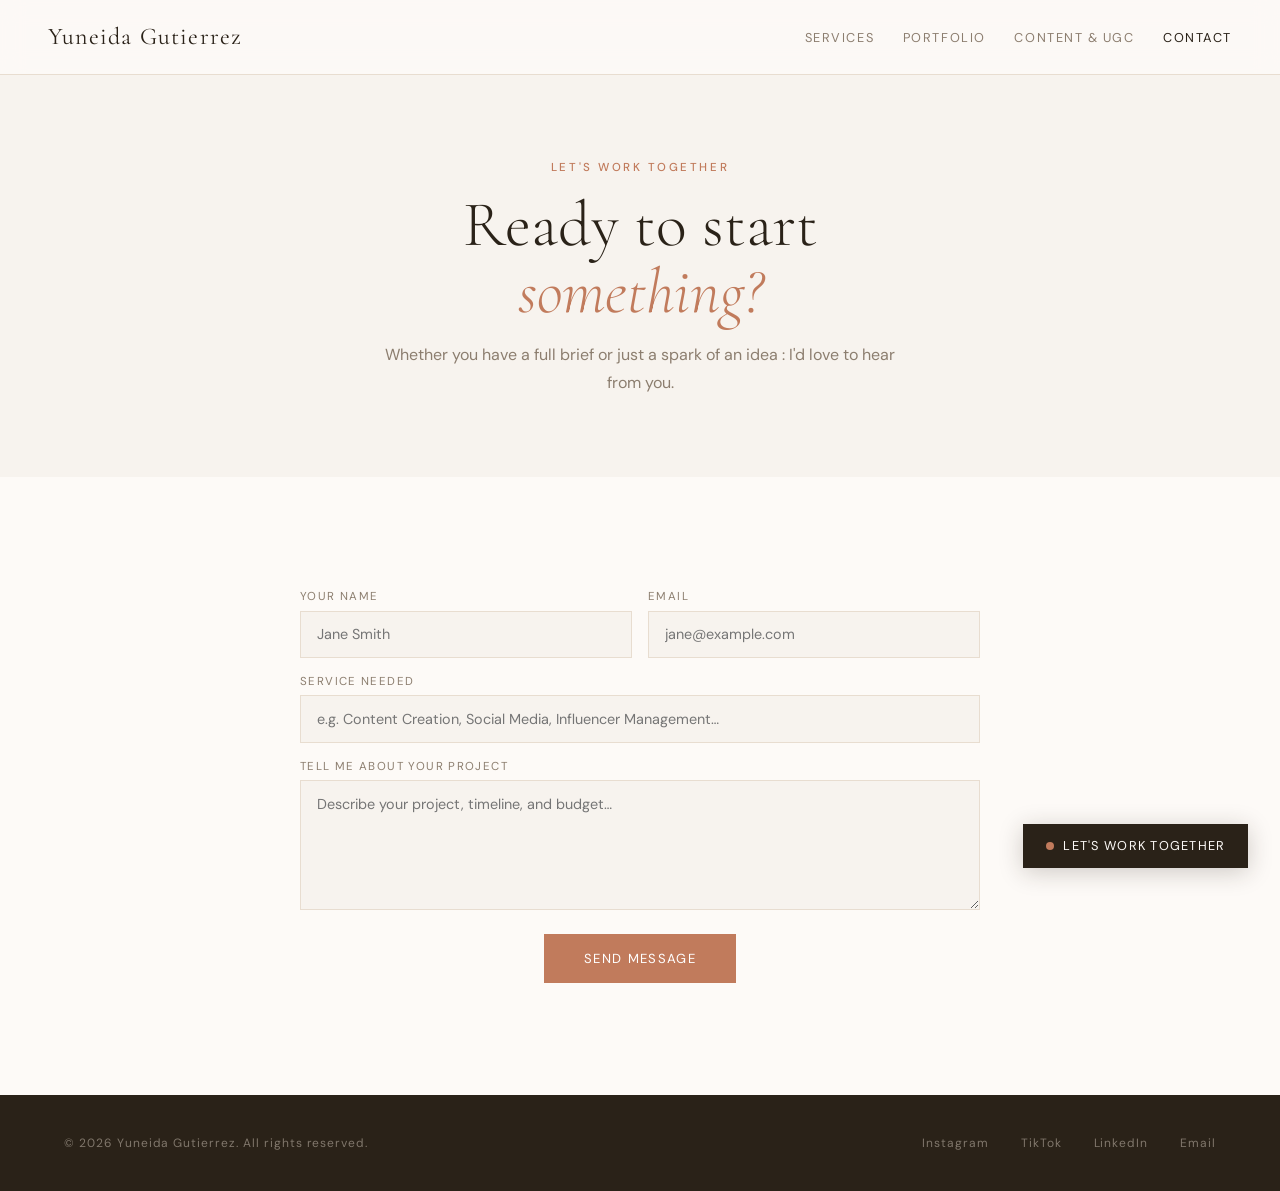
==== contact.html @ 8e7a95ec "Add all missing site files — styles, pages, chat widget, config Previously only index.html and portf" ====
<!DOCTYPE html>
<html lang="en">
<head>
<meta charset="UTF-8" />
<meta name="viewport" content="width=device-width, initial-scale=1.0"/>
<title>Contact | Yuneida Gutierrez</title>
<link rel="stylesheet" href="styles.css" />
</head>
<body>

<nav>
  <a href="index.html" class="nav-logo">Yuneida Gutierrez</a>
  <ul class="nav-links">
    <li><a href="services.html">Services</a></li>
    <li><a href="portfolio.html">Portfolio</a></li>
    <li><a href="ugc.html">Content & UGC</a></li>
    <li><a href="contact.html" class="active">Contact</a></li>
  </ul>
</nav>

<div class="page-hero">
  <span class="section-tag">Let's Work Together</span>
  <h1>Ready to start<br><em>something?</em></h1>
  <p>Whether you have a full brief or just a spark of an idea : I'd love to hear from you.</p>
</div>

<section class="contact reveal">
  <div class="contact-inner">
    <div class="contact-form">
      <div class="form-row">
        <div class="form-group">
          <label class="form-label">Your Name</label>
          <input class="form-input" type="text" placeholder="Jane Smith" />
        </div>
        <div class="form-group">
          <label class="form-label">Email</label>
          <input class="form-input" type="email" placeholder="jane@example.com" />
        </div>
      </div>
      <div class="form-group">
        <label class="form-label">Service Needed</label>
        <input class="form-input" type="text" placeholder="e.g. Content Creation, Social Media, Influencer Management…" />
      </div>
      <div class="form-group">
        <label class="form-label">Tell me about your project</label>
        <textarea class="form-textarea" placeholder="Describe your project, timeline, and budget…"></textarea>
      </div>
      <button class="btn-submit">Send Message</button>
    </div>
  </div>
</section>

<footer>
  <span>© 2026 Yuneida Gutierrez. All rights reserved.</span>
  <div class="footer-socials">
    <a href="https://www.instagram.com/yuneidaguti/" target="_blank">Instagram</a>
    <a href="https://www.tiktok.com/@yuneidaguti" target="_blank">TikTok</a>
    <a href="https://www.linkedin.com/in/yuneidagutierrez/" target="_blank">LinkedIn</a>
    <a href="mailto:yuneida.guti@gmail.com">Email</a>
  </div>
</footer>

<script>
  const reveals = document.querySelectorAll('.reveal');
  const observer = new IntersectionObserver((entries) => {
    entries.forEach(e => { if (e.isIntersecting) e.target.classList.add('visible'); });
  }, { threshold: 0.1 });
  reveals.forEach(r => observer.observe(r));
</script>
<script src="chat-widget.js"></script>
</body>
</html>
---- styles.css ----
@import url('https://fonts.googleapis.com/css2?family=Cormorant+Garamond:ital,wght@0,300;0,400;0,500;1,300;1,400&family=DM+Sans:wght@300;400;500&display=swap');

*, *::before, *::after { box-sizing: border-box; margin: 0; padding: 0; }

:root {
  --cream: #F7F3EE;
  --warm-white: #FDFAF7;
  --sand: #E8DDD0;
  --terracotta: #C17B5C;
  --dark: #2A2218;
  --muted: #8C7E6F;
  --accent: #B85C38;
}

html { scroll-behavior: smooth; }

body {
  font-family: 'DM Sans', sans-serif;
  background: var(--warm-white);
  color: var(--dark);
  overflow-x: hidden;
}

/* NAV */
nav {
  position: fixed; top: 0; left: 0; right: 0; z-index: 100;
  display: flex; justify-content: space-between; align-items: center;
  padding: 1.4rem 3rem;
  background: rgba(253,250,247,0.88);
  backdrop-filter: blur(12px);
  border-bottom: 1px solid var(--sand);
}
.nav-logo {
  font-family: 'Cormorant Garamond', serif;
  font-size: 1.5rem; font-weight: 400; letter-spacing: 0.05em;
  color: var(--dark); text-decoration: none;
}
.nav-links { display: flex; gap: 1.8rem; list-style: none; }
.nav-links a {
  font-size: 0.8rem; font-weight: 400; letter-spacing: 0.12em;
  text-transform: uppercase; color: var(--muted); text-decoration: none;
  transition: color 0.2s;
}
.nav-links a:hover, .nav-links a.active { color: var(--dark); }

/* HERO */
.hero {
  min-height: 100vh;
  display: grid; grid-template-columns: 1fr 1fr;
  align-items: center;
  padding-top: 80px;
  position: relative; overflow: hidden;
}
.hero-left {
  display: flex; flex-direction: column; justify-content: center;
  padding: 3rem 3rem 3rem 4rem;
  animation: fadeUp 1s ease both;
}
.hero-tag {
  font-size: 0.72rem; letter-spacing: 0.22em; text-transform: uppercase;
  color: var(--terracotta); margin-bottom: 1.5rem; font-weight: 500;
}
h1 {
  font-family: 'Cormorant Garamond', serif;
  font-size: clamp(3rem, 5vw, 5rem);
  font-weight: 300; line-height: 1.08;
  color: var(--dark); margin-bottom: 1.8rem;
}
h1 em { font-style: italic; color: var(--terracotta); }
.hero-desc {
  font-size: 1rem; line-height: 1.75; color: var(--muted);
  max-width: 400px; margin-bottom: 2.8rem;
}
.btn-group { display: flex; gap: 1rem; flex-wrap: wrap; }
.btn-primary {
  background: var(--dark); color: var(--warm-white);
  padding: 0.85rem 2rem; border: none; cursor: pointer;
  font-family: 'DM Sans', sans-serif; font-size: 0.82rem;
  letter-spacing: 0.1em; text-transform: uppercase;
  text-decoration: none; display: inline-block;
  transition: background 0.2s, transform 0.2s;
}
.btn-primary:hover { background: var(--accent); transform: translateY(-2px); }
.btn-outline {
  background: transparent; color: var(--dark);
  padding: 0.85rem 2rem; border: 1.5px solid var(--sand); cursor: pointer;
  font-family: 'DM Sans', sans-serif; font-size: 0.82rem;
  letter-spacing: 0.1em; text-transform: uppercase;
  text-decoration: none; display: inline-block;
  transition: border-color 0.2s, color 0.2s;
}
.btn-outline:hover { border-color: var(--dark); }

.hero-right {
  display: flex; align-items: center; justify-content: center;
  padding: 5rem 3rem; position: relative;
  animation: fadeIn 1.2s ease both 0.2s;
}
.hero-img-frame {
  width: min(380px, 90%); aspect-ratio: 3/4;
  background: var(--sand);
  position: relative; overflow: hidden;
}
.hero-img-frame::before {
  content: '';
  position: absolute; inset: 0;
  background: linear-gradient(135deg, rgba(193,123,92,0.18) 0%, transparent 60%);
}
.hero-img-placeholder {
  width: 100%; height: 100%;
  display: flex; flex-direction: column; align-items: center; justify-content: center;
  gap: 0.5rem; color: var(--muted); font-size: 0.8rem; letter-spacing: 0.08em;
  text-transform: uppercase;
}

/* MARQUEE */
.marquee-wrap {
  background: var(--dark); color: var(--cream);
  padding: 1rem 0; overflow: hidden; white-space: nowrap;
}
.marquee-inner {
  display: inline-block; animation: marquee 22s linear infinite;
  font-size: 0.78rem; letter-spacing: 0.2em; text-transform: uppercase;
}
.marquee-inner span { margin: 0 2.5rem; opacity: 0.6; }
.marquee-inner span.dot { opacity: 0.25; margin: 0 1rem; }

/* ABOUT */
.about {
  display: grid; grid-template-columns: 1fr 1fr;
  gap: 5rem; padding: 7rem 4rem;
  align-items: center;
  background: var(--cream);
}
.about-text h2 {
  font-family: 'Cormorant Garamond', serif;
  font-size: clamp(2.2rem, 3.5vw, 3.2rem); font-weight: 300;
  line-height: 1.15; margin-bottom: 1.5rem;
}
.about-text p { color: var(--muted); line-height: 1.8; margin-bottom: 1rem; font-size: 0.95rem; }
.stats { display: flex; gap: 3rem; margin-top: 2.5rem; }
.stat-num {
  font-family: 'Cormorant Garamond', serif;
  font-size: 3rem; font-weight: 300; color: var(--terracotta); line-height: 1;
}
.stat-label { font-size: 0.72rem; letter-spacing: 0.12em; text-transform: uppercase; color: var(--muted); margin-top: 0.3rem; }
.about-skills { display: flex; flex-direction: column; gap: 1.2rem; }
.skill-item { display: flex; flex-direction: column; gap: 0.5rem; }
.skill-name { font-size: 0.78rem; letter-spacing: 0.1em; text-transform: uppercase; color: var(--muted); }
.skill-bar { height: 2px; background: var(--sand); border-radius: 2px; }
.skill-fill { height: 100%; background: var(--terracotta); border-radius: 2px; transition: width 1.2s ease; }

/* PAGE HERO (non-home pages) */
.page-hero {
  padding: 10rem 4rem 5rem;
  background: var(--cream);
  text-align: center;
}
.page-hero .section-tag { display: block; margin-bottom: 1rem; }
.page-hero h1 {
  font-family: 'Cormorant Garamond', serif;
  font-size: clamp(2.5rem, 5vw, 4.5rem);
  font-weight: 300; line-height: 1.05;
  margin-bottom: 1rem;
}
.page-hero h1 em { font-style: italic; color: var(--terracotta); }
.page-hero p {
  color: var(--muted); max-width: 540px; margin: 0 auto;
  font-size: 1rem; line-height: 1.75;
}

/* SERVICES */
.services { padding: 7rem 4rem; background: var(--warm-white); }
.section-header { text-align: center; margin-bottom: 4rem; }
.section-tag {
  font-size: 0.72rem; letter-spacing: 0.22em; text-transform: uppercase;
  color: var(--terracotta); margin-bottom: 1rem; font-weight: 500; display: block;
}
.section-header h2 {
  font-family: 'Cormorant Garamond', serif;
  font-size: clamp(2rem, 3.5vw, 3rem); font-weight: 300;
}
.services-grid { display: grid; grid-template-columns: repeat(3, 1fr); gap: 2px; }
.service-card {
  background: var(--cream); padding: 2.5rem 2rem;
  transition: background 0.28s, transform 0.28s, color 0.28s;
  cursor: default;
}
.service-card:hover { background: var(--dark); color: var(--cream); transform: translateY(-5px); }
.service-card:hover .service-desc,
.service-card:hover .service-num { color: rgba(253,250,247,0.5); }
.service-card:hover .service-tag { border-color: rgba(255,255,255,0.2); color: rgba(255,255,255,0.5); }
.service-num {
  font-family: 'Cormorant Garamond', serif; font-size: 0.9rem;
  color: var(--terracotta); margin-bottom: 1.5rem; transition: color 0.28s;
}
.service-icon { font-size: 1.5rem; margin-bottom: 1rem; }
.service-title {
  font-family: 'Cormorant Garamond', serif; font-size: 1.45rem;
  font-weight: 400; margin-bottom: 0.8rem;
}
.service-desc {
  font-size: 0.85rem; line-height: 1.75; color: var(--muted); transition: color 0.28s;
}
.service-tags { display: flex; flex-wrap: wrap; gap: 0.5rem; margin-top: 1.5rem; }
.service-tag {
  font-size: 0.68rem; letter-spacing: 0.1em; text-transform: uppercase;
  padding: 0.3rem 0.7rem; border: 1px solid var(--sand);
  color: var(--muted); transition: border-color 0.28s, color 0.28s;
}

/* WORK */
.work { padding: 7rem 4rem; background: var(--cream); }
.work-grid { display: grid; grid-template-columns: 1fr 1fr; gap: 2rem; margin-top: 4rem; }
.work-card {
  position: relative; overflow: hidden; cursor: pointer;
  background: var(--sand); aspect-ratio: 4/3;
  display: flex; flex-direction: column; justify-content: flex-end;
  padding: 1.8rem; transition: transform 0.3s;
}
.work-card:hover { transform: scale(1.01); }
.work-card:hover .work-overlay { opacity: 1; }
.work-overlay {
  position: absolute; inset: 0;
  background: rgba(42,34,24,0.65);
  opacity: 0; transition: opacity 0.3s;
  display: flex; align-items: center; justify-content: center;
}
.work-overlay-text {
  color: var(--cream); font-size: 0.75rem; letter-spacing: 0.18em;
  text-transform: uppercase; border: 1px solid rgba(255,255,255,0.4);
  padding: 0.7rem 1.5rem;
}
.work-label { position: relative; z-index: 2; }
.work-category { font-size: 0.68rem; letter-spacing: 0.15em; text-transform: uppercase; color: var(--terracotta); margin-bottom: 0.4rem; }
.work-title { font-family: 'Cormorant Garamond', serif; font-size: 1.4rem; color: var(--dark); }
.work-card.featured { grid-column: span 2; aspect-ratio: 16/7; }
.work-placeholder {
  position: absolute; inset: 0;
  display: flex; align-items: center; justify-content: center;
  font-size: 0.75rem; letter-spacing: 0.1em; color: var(--muted); text-transform: uppercase;
}

/* TESTIMONIAL */
.testimonial {
  padding: 7rem 4rem; background: var(--dark); text-align: center;
}
.quote {
  font-family: 'Cormorant Garamond', serif;
  font-size: clamp(1.6rem, 3vw, 2.5rem); font-weight: 300;
  color: var(--cream); line-height: 1.5; max-width: 720px;
  margin: 0 auto; font-style: italic;
}
.quote-author { margin-top: 2rem; font-size: 0.78rem; letter-spacing: 0.15em; text-transform: uppercase; color: rgba(232,221,208,0.4); }

/* CONTACT */
.contact { padding: 7rem 4rem; background: var(--warm-white); }
.contact-inner { max-width: 680px; margin: 0 auto; text-align: center; }
.contact-inner h2 {
  font-family: 'Cormorant Garamond', serif;
  font-size: clamp(2.5rem, 4vw, 4rem); font-weight: 300; margin-bottom: 1rem;
}
.contact-inner > p { color: var(--muted); margin-bottom: 2.5rem; line-height: 1.7; }
.contact-form { display: flex; flex-direction: column; gap: 1rem; text-align: left; }
.form-row { display: grid; grid-template-columns: 1fr 1fr; gap: 1rem; }
.form-group { display: flex; flex-direction: column; gap: 0.4rem; }
.form-label { font-size: 0.72rem; letter-spacing: 0.12em; text-transform: uppercase; color: var(--muted); }
.form-input, .form-textarea {
  background: var(--cream); border: 1.5px solid var(--sand);
  padding: 0.85rem 1rem; font-family: 'DM Sans', sans-serif;
  font-size: 0.9rem; color: var(--dark); outline: none;
  transition: border-color 0.2s; width: 100%;
}
.form-input:focus, .form-textarea:focus { border-color: var(--terracotta); }
.form-textarea { min-height: 130px; resize: vertical; }
.btn-submit {
  background: var(--terracotta); color: white;
  padding: 1rem 2.5rem; border: none; cursor: pointer;
  font-family: 'DM Sans', sans-serif; font-size: 0.82rem;
  letter-spacing: 0.1em; text-transform: uppercase;
  align-self: center; transition: background 0.2s, transform 0.2s;
  margin-top: 0.5rem;
}
.btn-submit:hover { background: var(--accent); transform: translateY(-2px); }

/* FOOTER */
footer {
  background: var(--dark); color: rgba(232,221,208,0.45);
  padding: 2.5rem 4rem;
  display: flex; justify-content: space-between; align-items: center;
  font-size: 0.75rem; letter-spacing: 0.08em;
}
footer a { color: rgba(232,221,208,0.45); text-decoration: none; transition: color 0.2s; }
footer a:hover { color: var(--cream); }
.footer-socials { display: flex; gap: 2rem; }

/* ANIMATIONS */
@keyframes fadeUp {
  from { opacity: 0; transform: translateY(30px); }
  to { opacity: 1; transform: translateY(0); }
}
@keyframes fadeIn {
  from { opacity: 0; } to { opacity: 1; }
}
@keyframes marquee {
  from { transform: translateX(0); } to { transform: translateX(-50%); }
}

.reveal { opacity: 0; transform: translateY(24px); transition: opacity 0.7s ease, transform 0.7s ease; }
.reveal.visible { opacity: 1; transform: translateY(0); }

@media (max-width: 768px) {
  nav { padding: 1rem 1.5rem; }
  .nav-links { gap: 1.2rem; }
  .hero { grid-template-columns: 1fr; min-height: auto; padding-top: 70px; }
  .hero-right { display: none; }
  .hero-left { padding: 3rem 1.5rem; }
  .page-hero { padding: 8rem 1.5rem 3rem; }
  .about { grid-template-columns: 1fr; gap: 2.5rem; padding: 4rem 1.5rem; }
  .services { padding: 4rem 1.5rem; }
  .services-grid { grid-template-columns: 1fr; }
  .work { padding: 4rem 1.5rem; }
  .work-grid { grid-template-columns: 1fr; }
  .work-card.featured { grid-column: span 1; aspect-ratio: 4/3; }
  .contact { padding: 4rem 1.5rem; }
  .form-row { grid-template-columns: 1fr; }
  footer { flex-direction: column; gap: 1rem; text-align: center; padding: 2rem 1.5rem; }
}
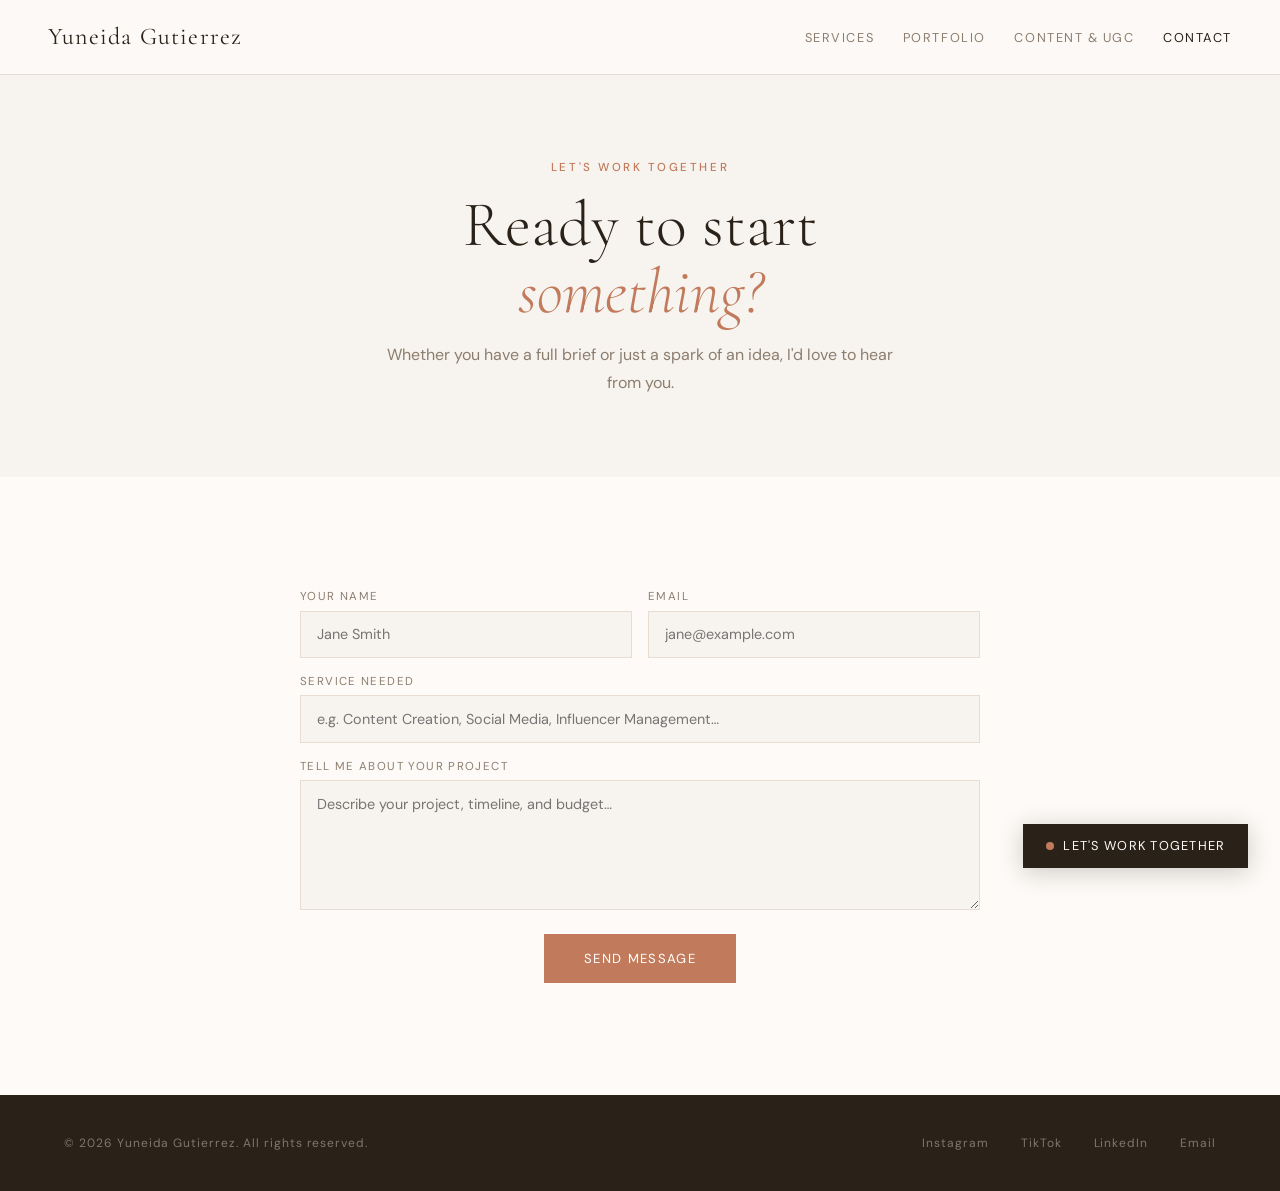
==== commit d38ac405: "Update copy, grid layouts, and skills across all pages - Homepage: new hero subheadline, updated abo" ====
--- a/contact.html
+++ b/contact.html
@@ -21,7 +21,7 @@
 <div class="page-hero">
   <span class="section-tag">Let's Work Together</span>
   <h1>Ready to start<br><em>something?</em></h1>
-  <p>Whether you have a full brief or just a spark of an idea : I'd love to hear from you.</p>
+  <p>Whether you have a full brief or just a spark of an idea, I'd love to hear from you.</p>
 </div>
 
 <section class="contact reveal">
--- a/styles.css
+++ b/styles.css
@@ -46,14 +46,14 @@
 /* HERO */
 .hero {
   min-height: 100vh;
-  display: grid; grid-template-columns: 1fr 1fr;
+  display: grid; grid-template-columns: 5fr 7fr;
   align-items: center;
-  padding-top: 80px;
-  position: relative; overflow: hidden;
+  padding-top: 70px;
+  position: relative;
 }
 .hero-left {
   display: flex; flex-direction: column; justify-content: center;
-  padding: 3rem 3rem 3rem 4rem;
+  padding: 3rem 2rem 3rem 5rem;
   animation: fadeUp 1s ease both;
 }
 .hero-tag {
@@ -62,19 +62,19 @@
 }
 h1 {
   font-family: 'Cormorant Garamond', serif;
-  font-size: clamp(3rem, 5vw, 5rem);
-  font-weight: 300; line-height: 1.08;
+  font-size: clamp(3.2rem, 4.5vw, 5.2rem);
+  font-weight: 300; line-height: 1.1;
   color: var(--dark); margin-bottom: 1.8rem;
 }
 h1 em { font-style: italic; color: var(--terracotta); }
 .hero-desc {
-  font-size: 1rem; line-height: 1.75; color: var(--muted);
-  max-width: 400px; margin-bottom: 2.8rem;
+  font-size: 1rem; line-height: 1.8; color: var(--muted);
+  max-width: 360px; margin-bottom: 2.8rem;
 }
 .btn-group { display: flex; gap: 1rem; flex-wrap: wrap; }
 .btn-primary {
   background: var(--dark); color: var(--warm-white);
-  padding: 0.85rem 2rem; border: none; cursor: pointer;
+  padding: 0.9rem 2.2rem; border: none; cursor: pointer;
   font-family: 'DM Sans', sans-serif; font-size: 0.82rem;
   letter-spacing: 0.1em; text-transform: uppercase;
   text-decoration: none; display: inline-block;
@@ -83,7 +83,7 @@
 .btn-primary:hover { background: var(--accent); transform: translateY(-2px); }
 .btn-outline {
   background: transparent; color: var(--dark);
-  padding: 0.85rem 2rem; border: 1.5px solid var(--sand); cursor: pointer;
+  padding: 0.9rem 2.2rem; border: 1.5px solid var(--sand); cursor: pointer;
   font-family: 'DM Sans', sans-serif; font-size: 0.82rem;
   letter-spacing: 0.1em; text-transform: uppercase;
   text-decoration: none; display: inline-block;
@@ -93,18 +93,19 @@
 
 .hero-right {
   display: flex; align-items: center; justify-content: center;
-  padding: 5rem 3rem; position: relative;
+  padding: 2.5rem 3.5rem 2.5rem 1.5rem;
   animation: fadeIn 1.2s ease both 0.2s;
 }
 .hero-img-frame {
-  width: min(380px, 90%); aspect-ratio: 3/4;
+  width: 100%; max-width: 700px;
+  aspect-ratio: 7/5;
   background: var(--sand);
   position: relative; overflow: hidden;
 }
 .hero-img-frame::before {
   content: '';
-  position: absolute; inset: 0;
-  background: linear-gradient(135deg, rgba(193,123,92,0.18) 0%, transparent 60%);
+  position: absolute; inset: 0; z-index: 1;
+  background: linear-gradient(135deg, rgba(193,123,92,0.1) 0%, transparent 55%);
 }
 .hero-img-placeholder {
   width: 100%; height: 100%;
@@ -149,6 +150,7 @@
 .skill-name { font-size: 0.78rem; letter-spacing: 0.1em; text-transform: uppercase; color: var(--muted); }
 .skill-bar { height: 2px; background: var(--sand); border-radius: 2px; }
 .skill-fill { height: 100%; background: var(--terracotta); border-radius: 2px; transition: width 1.2s ease; }
+.credibility-line { margin-top: 2rem; font-size: 0.78rem; letter-spacing: 0.08em; text-transform: uppercase; color: var(--muted); line-height: 1.6; }
 
 /* PAGE HERO (non-home pages) */
 .page-hero {
@@ -313,8 +315,9 @@
   nav { padding: 1rem 1.5rem; }
   .nav-links { gap: 1.2rem; }
   .hero { grid-template-columns: 1fr; min-height: auto; padding-top: 70px; }
-  .hero-right { display: none; }
-  .hero-left { padding: 3rem 1.5rem; }
+  .hero-left { padding: 3rem 1.8rem 2rem; }
+  .hero-right { padding: 0 1.8rem 3rem; }
+  .hero-img-frame { max-width: 100%; aspect-ratio: 7/5; }
   .page-hero { padding: 8rem 1.5rem 3rem; }
   .about { grid-template-columns: 1fr; gap: 2.5rem; padding: 4rem 1.5rem; }
   .services { padding: 4rem 1.5rem; }
